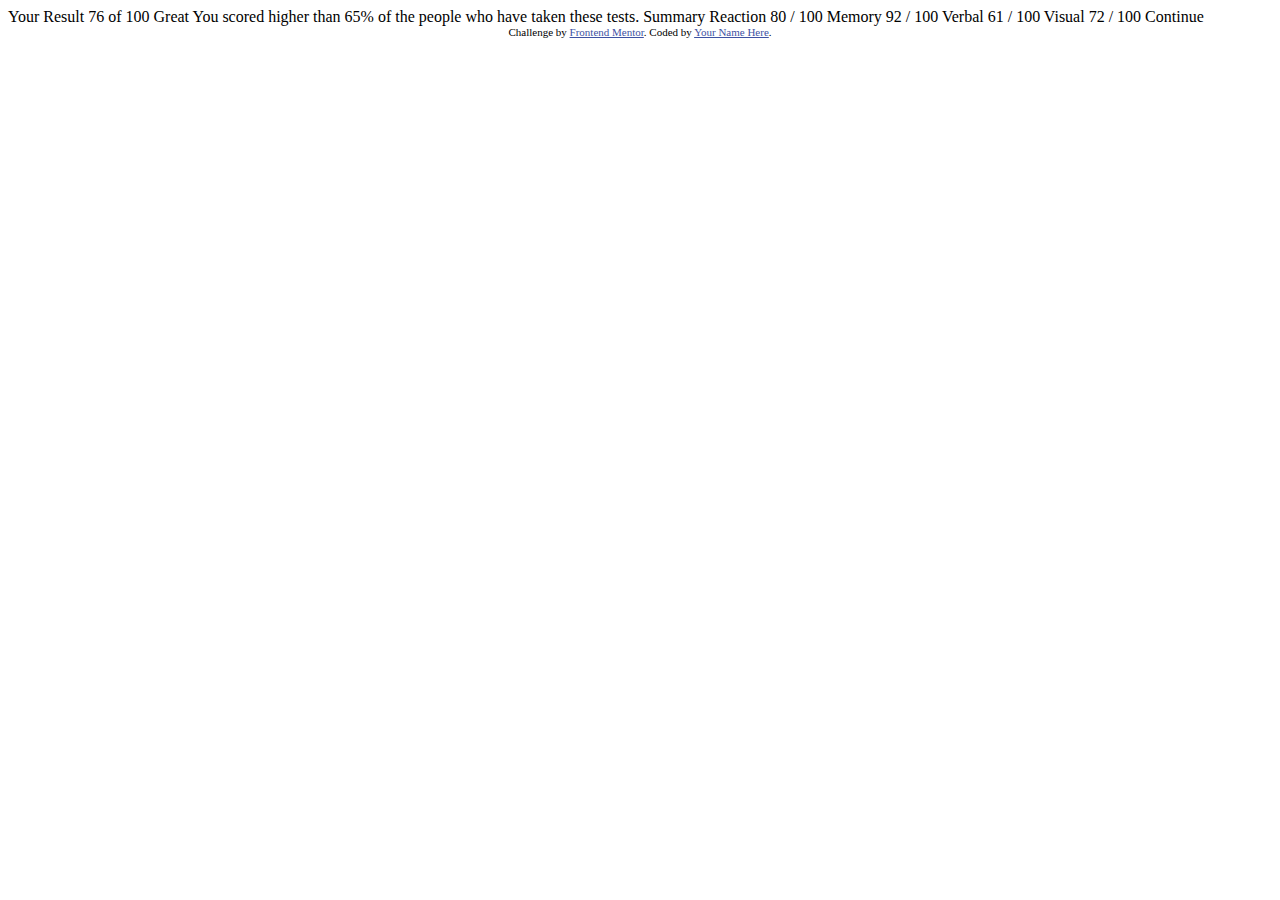
==== results-summary-component/index.html @ 1ed03252 "added new project results-summary-component" ====
<!DOCTYPE html>
<html lang="en">
<head>
  <meta charset="UTF-8">
  <meta name="viewport" content="width=device-width, initial-scale=1.0"> <!-- displays site properly based on user's device -->

  <link rel="icon" type="image/png" sizes="32x32" href="./assets/images/favicon-32x32.png">
  
  <title>Frontend Mentor | Results summary component</title>

  <!-- Feel free to remove these styles or customise in your own stylesheet 👍 -->
  <style>
    .attribution { font-size: 11px; text-align: center; }
    .attribution a { color: hsl(228, 45%, 44%); }
  </style>
</head>
<body>

  Your Result
  76
  of 100

  Great
  You scored higher than 65% of the people who have taken these tests.
  
  Summary

  Reaction
  80 / 100

  Memory
  92 / 100

  Verbal
  61 / 100

  Visual
  72 / 100

  Continue
  
  <div class="attribution">
    Challenge by <a href="https://www.frontendmentor.io?ref=challenge" target="_blank">Frontend Mentor</a>. 
    Coded by <a href="#">Your Name Here</a>.
  </div>
</body>
</html>
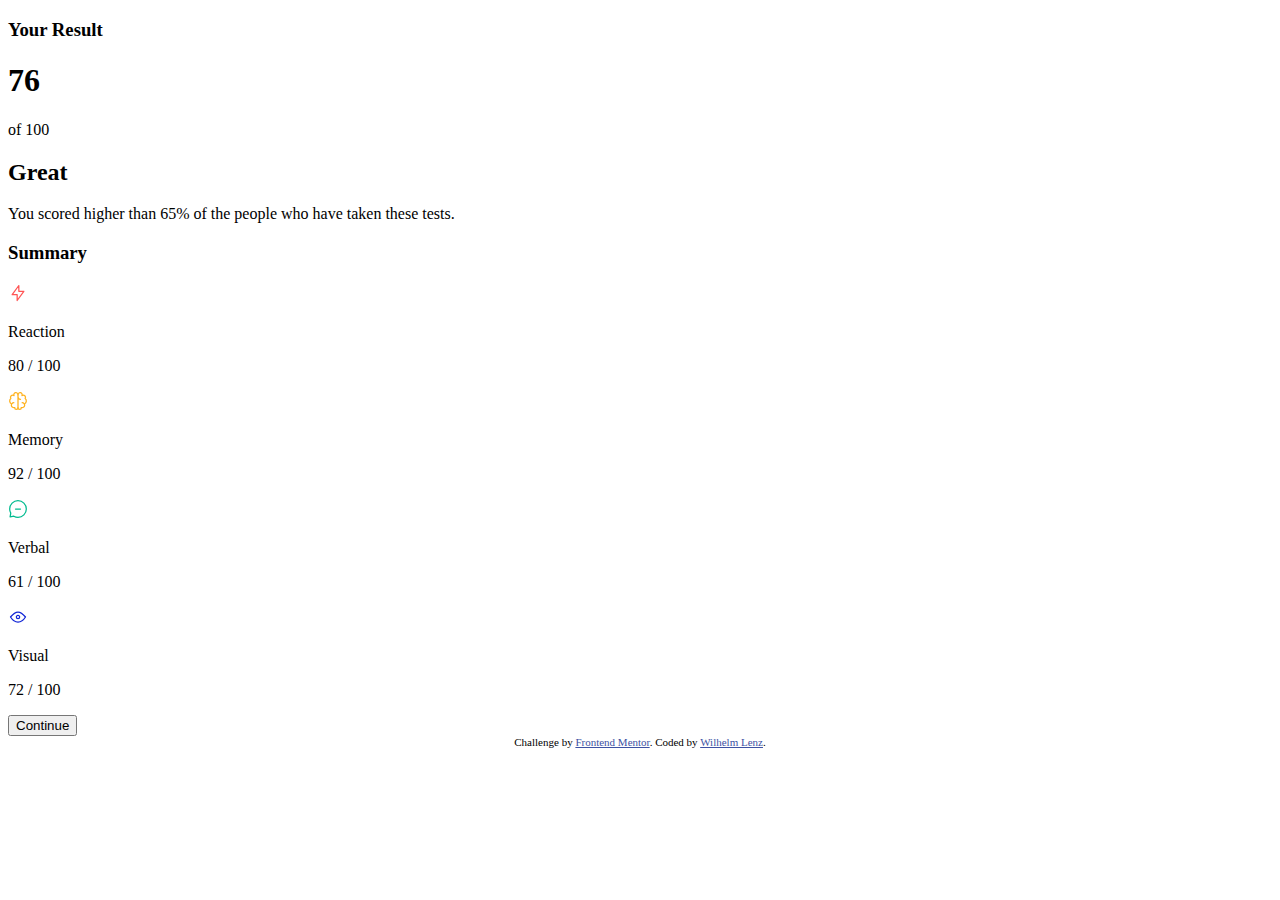
==== commit 78b1763e: "updated path to item icons" ====
--- a/results-summary-component/index.html
+++ b/results-summary-component/index.html
@@ -1,47 +1,74 @@
 <!DOCTYPE html>
 <html lang="en">
+
 <head>
   <meta charset="UTF-8">
-  <meta name="viewport" content="width=device-width, initial-scale=1.0"> <!-- displays site properly based on user's device -->
+  <meta name="viewport" content="width=device-width, initial-scale=1.0">
+  <!-- displays site properly based on user's device -->
 
   <link rel="icon" type="image/png" sizes="32x32" href="./assets/images/favicon-32x32.png">
-  
+
   <title>Frontend Mentor | Results summary component</title>
 
   <!-- Feel free to remove these styles or customise in your own stylesheet 👍 -->
   <style>
-    .attribution { font-size: 11px; text-align: center; }
-    .attribution a { color: hsl(228, 45%, 44%); }
+    .attribution {
+      font-size: 11px;
+      text-align: center;
+    }
+
+    .attribution a {
+      color: hsl(228, 45%, 44%);
+    }
   </style>
 </head>
+
 <body>
 
-  Your Result
-  76
-  of 100
+  <article class="container">
+    <section id="result-section">
+      <h3 class="result-section-headline">Your Result</h3>
+      <div class="result-wrapper">
+        <h1 class="score">76</h1>
+        <p class="highscore">of 100</p>
+      </div>
+      <div class="result-content">
+        <h2 class="result-content-headline">Great</h2>
+        <p class="result-content-text">You scored higher than 65% of the people who have taken these tests.</p>
+      </div>
+    </section>
+    <section id="summary-section">
+      <h3 class="summary-section-headline">Summary</h3>
+      <div class="summary-items">
+        <div class="summary-item">
+          <img class="item-icon" src="../results-summary-component/assets/images/icon-reaction.svg" alt="raction icon">
+          <p class="item-ability">Reaction</p>
+          <p class="item-result">80 / 100</p>
+        </div>
+        <div class="summary-item">
+          <img class="item-icon" src="../results-summary-component/assets/images/icon-memory.svg" alt="raction icon">
+          <p class="item-ability">Memory</p>
+          <p class="item-result">92 / 100</p>
+        </div>
+        <div class="summary-item">
+          <img class="item-icon" src="../results-summary-component/assets/images/icon-verbal.svg" alt="raction icon">
+          <p class="item-ability">Verbal</p>
+          <p class="item-result">61 / 100</p>
+        </div>
+        <div class="summary-item">
+          <img class="item-icon" src="../results-summary-component/assets/images/icon-visual.svg" alt="raction icon">
+          <p class="item-ability">Visual</p>
+          <p class="item-result">72 / 100</p>
+        </div>
+        <button class="btn">Continue</button>
+      </div>
+    </section>
+  </article>
 
-  Great
-  You scored higher than 65% of the people who have taken these tests.
-  
-  Summary
-
-  Reaction
-  80 / 100
-
-  Memory
-  92 / 100
-
-  Verbal
-  61 / 100
-
-  Visual
-  72 / 100
-
-  Continue
-  
   <div class="attribution">
-    Challenge by <a href="https://www.frontendmentor.io?ref=challenge" target="_blank">Frontend Mentor</a>. 
-    Coded by <a href="#">Your Name Here</a>.
+    Challenge by <a href="https://www.frontendmentor.io?ref=challenge" target="_blank">Frontend Mentor</a>.
+    Coded by <a href="#">Wilhelm Lenz</a>.
   </div>
 </body>
+
 </html>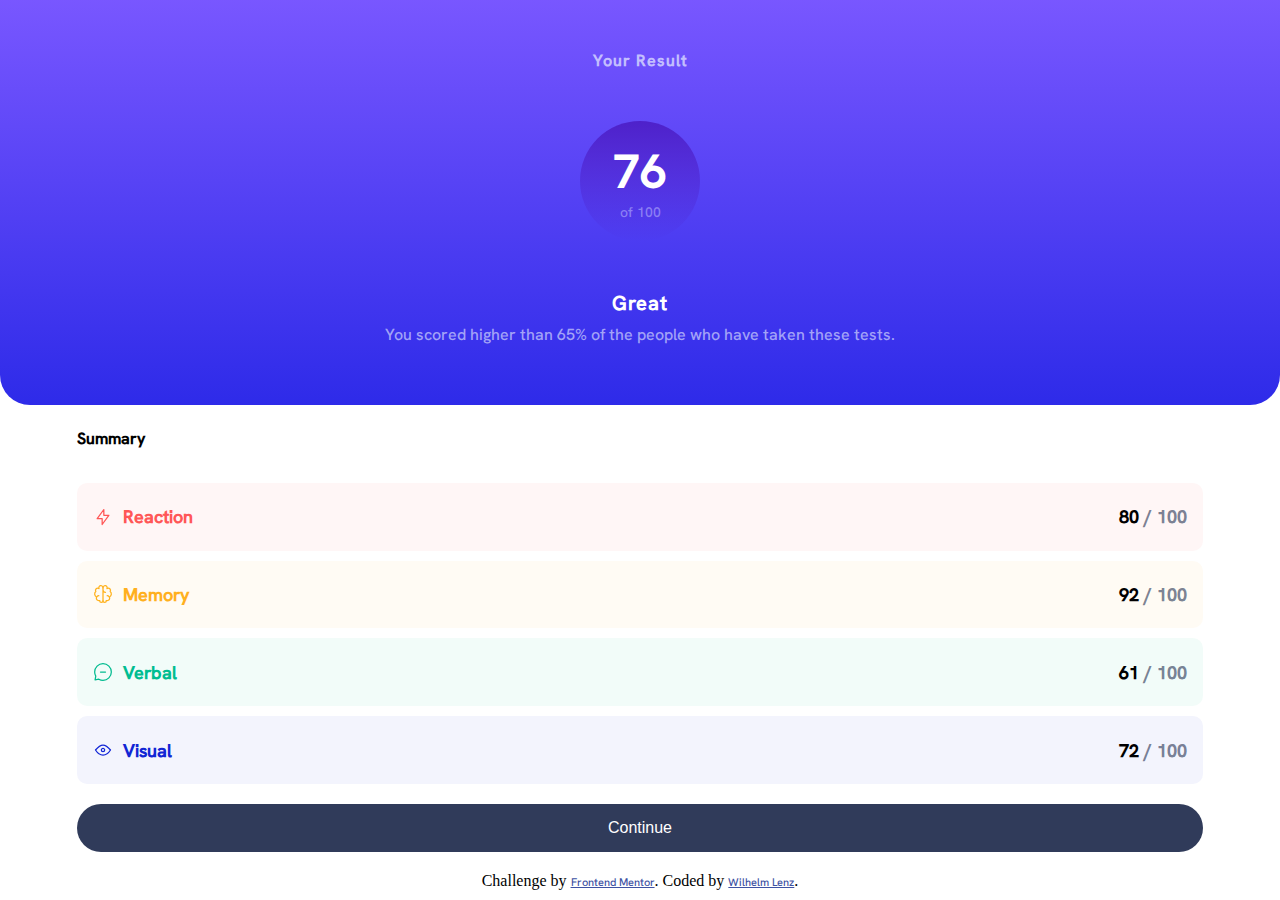
==== commit f4f7d592: "implementing the desktpn version of this application" ====
--- a/results-summary-component/index.html
+++ b/results-summary-component/index.html
@@ -9,66 +9,57 @@
   <link rel="icon" type="image/png" sizes="32x32" href="./assets/images/favicon-32x32.png">
 
   <title>Frontend Mentor | Results summary component</title>
-
-  <!-- Feel free to remove these styles or customise in your own stylesheet 👍 -->
-  <style>
-    .attribution {
-      font-size: 11px;
-      text-align: center;
-    }
-
-    .attribution a {
-      color: hsl(228, 45%, 44%);
-    }
-  </style>
+  <link rel="stylesheet" href="./assets/css/style.css">
 </head>
 
 <body>
 
-  <article class="container">
-    <section id="result-section">
-      <h3 class="result-section-headline">Your Result</h3>
+  <div class="container">
+    <section id="result-section" class="row">
+      <h1 class="result-headline">Your Result</h1>
       <div class="result-wrapper">
-        <h1 class="score">76</h1>
+        <h2 class="score">76</h2>
         <p class="highscore">of 100</p>
       </div>
-      <div class="result-content">
-        <h2 class="result-content-headline">Great</h2>
+      <div class="result-content-wrapper">
+        <h3 class="result-content-headline">Great</h3>
         <p class="result-content-text">You scored higher than 65% of the people who have taken these tests.</p>
       </div>
     </section>
-    <section id="summary-section">
+    <section id="summary-section" class="row">
+
       <h3 class="summary-section-headline">Summary</h3>
-      <div class="summary-items">
-        <div class="summary-item">
-          <img class="item-icon" src="../results-summary-component/assets/images/icon-reaction.svg" alt="raction icon">
-          <p class="item-ability">Reaction</p>
-          <p class="item-result">80 / 100</p>
-        </div>
-        <div class="summary-item">
-          <img class="item-icon" src="../results-summary-component/assets/images/icon-memory.svg" alt="raction icon">
-          <p class="item-ability">Memory</p>
-          <p class="item-result">92 / 100</p>
-        </div>
-        <div class="summary-item">
-          <img class="item-icon" src="../results-summary-component/assets/images/icon-verbal.svg" alt="raction icon">
-          <p class="item-ability">Verbal</p>
-          <p class="item-result">61 / 100</p>
-        </div>
-        <div class="summary-item">
-          <img class="item-icon" src="../results-summary-component/assets/images/icon-visual.svg" alt="raction icon">
-          <p class="item-ability">Visual</p>
-          <p class="item-result">72 / 100</p>
-        </div>
+
+      <div class="summary-item">
+        <img class="item-icon" src="../results-summary-component/assets/images/icon-reaction.svg" alt="raction icon">
+        <p class="item-ability">Reaction</p>
+        <p class="item-result">80 <span>/ 100</span></p>
+      </div>
+      <div class="summary-item">
+        <img class="item-icon" src="../results-summary-component/assets/images/icon-memory.svg" alt="raction icon">
+        <p class="item-ability">Memory</p>
+        <p class="item-result">92 <span>/ 100</span></p>
+      </div>
+      <div class="summary-item">
+        <img class="item-icon" src="../results-summary-component/assets/images/icon-verbal.svg" alt="raction icon">
+        <p class="item-ability">Verbal</p>
+        <p class="item-result">61 <span>/ 100</span></p>
+      </div>
+      <div class="summary-item">
+        <img class="item-icon" src="../results-summary-component/assets/images/icon-visual.svg" alt="raction icon">
+        <p class="item-ability">Visual</p>
+        <p class="item-result">72 <span>/ 100</span></p>
+      </div>
+      <div class="btn-wrapper">
         <button class="btn">Continue</button>
       </div>
+      <div class="attribution">
+        Challenge by <a href="https://www.frontendmentor.io?ref=challenge" target="_blank"> Frontend Mentor</a>.
+        Coded by <a href="#"> Wilhelm Lenz</a>.
+      </div>
     </section>
-  </article>
+  </div>
 
-  <div class="attribution">
-    Challenge by <a href="https://www.frontendmentor.io?ref=challenge" target="_blank">Frontend Mentor</a>.
-    Coded by <a href="#">Wilhelm Lenz</a>.
-  </div>
 </body>
 
 </html>--- a/results-summary-component/assets/css/style.css
+++ b/results-summary-component/assets/css/style.css
@@ -0,0 +1,313 @@
+@font-face {
+  font-family: "Hanken Grotesk Medium";
+  src: url("/results-summary-component/assets/fonts/HankenGrotesk-VariableFont_wght.ttf");
+  font-weight: 500;
+}
+
+@font-face {
+  font-family: "Hanken Grotesk Bold";
+  src: url("/results-summary-component/assets/fonts/HankenGrotesk-VariableFont_wght.ttf");
+  font-weight: 700;
+}
+
+@font-face {
+  font-family: "Hanken Grotesk ExtraBold";
+  src: url("/results-summary-component/assets/fonts/HankenGrotesk-VariableFont_wght.ttf");
+  font-weight: 800;
+}
+
+* {
+  margin: 0;
+  padding: 0;
+  box-sizing: border-box;
+}
+
+body {
+  text-align: center;
+}
+
+/* ---------------------- */
+/* --- Helper Classes --- */
+/* ---------------------- */
+
+.container {
+  width: 375px;
+  box-sizing: border-box;
+  border: none;
+  width: 100vw;
+  height: 100vh;
+}
+
+.row {
+  display: flex;
+  flex-direction: column;
+  justify-content: space-evenly;
+  align-items: center;
+}
+
+/* ----------------- */
+/* --- Basic CSS --- */
+/* ----------------- */
+
+h1 {
+  font-size: 1rem;
+  font-family: "Hanken Grotesk Medium";
+}
+
+h2 {
+  font-size: 3rem;
+  font-family: "Hanken Grotesk Bold";
+}
+
+h3 {
+  font-size: 1.25rem;
+  font-family: "Hanken Grotesk Medium";
+  padding-bottom: 0.5rem;
+}
+
+p,
+a,
+li {
+  font-size: 1.125rem;
+  font-family: "Hanken Grotesk Medium";
+}
+
+/* ------------------------------------ */
+/* --- Specification "Mobile First" --- */
+/* ------------------------------------ */
+
+/* ------ result-section ------ */
+
+#result-section {
+  border: none;
+  height: 45vh;
+  background: linear-gradient(
+    180deg,
+    hsl(252, 100%, 67%) 0%,
+    hsl(241, 81%, 54%) 100%
+  );
+  color: hsl(0, 0%, 100%);
+  padding: 0 15%;
+  border-radius: 0 0 30px 30px;
+}
+
+.result-headline {
+  color: hsla(221, 100%, 96%, 0.7);
+  letter-spacing: 1px;
+}
+
+.result-wrapper {
+  background: linear-gradient(
+    180deg,
+    hsla(256, 72%, 46%, 1) 0%,
+    hsla(241, 72%, 46%, 0) 100%
+  );
+  width: 120px;
+  height: 120px;
+  display: flex;
+  flex-direction: column;
+  justify-content: center;
+  border-radius: 100%;
+}
+
+.highscore {
+  color: hsla(241, 100%, 89%, 0.5);
+  font-size: 0.875rem;
+}
+
+.result-content-wrapper {
+  margin-bottom: 0.625rem;
+}
+
+.result-content-headline {
+  letter-spacing: 1px;
+}
+
+.result-content-text {
+  color: hsla(221, 100%, 96%, 0.6);
+  font-size: 1rem;
+}
+
+/* ------ summary-section ------ */
+
+#summary-section {
+  width: 100%;
+  border: none;
+  height: 55vh;
+  padding: 0 6%;
+  row-gap: 10px;
+}
+
+.summary-section-headline {
+  font-size: 1rem;
+  width: 100%;
+  height: 100%;
+  display: flex;
+  align-items: center;
+  padding: 0;
+}
+
+.summary-item {
+  display: flex;
+  width: 100%;
+  height: 100%;
+  justify-content: space-between;
+  align-items: center;
+  border-radius: 10px;
+  padding: 0 1rem;
+}
+
+.summary-item:nth-child(2) {
+  background: rgba(255, 87, 87, 0.05);
+}
+
+.summary-item:nth-child(3) {
+  background: rgba(255, 176, 31, 0.05);
+}
+
+.summary-item:nth-child(4) {
+  background: hsla(166, 100%, 37%, 0.05);
+}
+
+.summary-item:nth-child(5) {
+  background: hsla(234, 85%, 45%, 0.05);
+}
+
+.item-ability {
+  flex-basis: 75%;
+  text-align: left;
+  padding: 0 10px;
+  font-weight: bold;
+}
+
+.summary-item:nth-child(2) .item-ability {
+  color: hsl(0, 100%, 67%);
+}
+
+.summary-item:nth-child(3) .item-ability {
+  color: hsl(39, 100%, 56%);
+}
+
+.summary-item:nth-child(4) .item-ability {
+  color: hsl(166, 100%, 37%);
+}
+
+.summary-item:nth-child(5) .item-ability {
+  color: hsl(234, 85%, 45%);
+}
+
+.item-result {
+  flex-basis: 25%;
+  text-align: right;
+  font-weight: bold;
+}
+
+.item-result span {
+  color: hsla(224, 30%, 27%, 0.65);
+}
+
+.btn-wrapper {
+  width: 100%;
+  margin-top: 10px;
+}
+
+.btn {
+  width: 100%;
+  padding: 15px 0;
+  font-size: 1rem;
+  border-radius: 35px;
+  cursor: pointer;
+  border: none;
+  background: hsl(224, 30%, 27%);
+  color: hsl(0, 0%, 100%);
+}
+
+/* ------ attribution-section ------ */
+
+.attribution {
+  text-align: center;
+  border: none;
+  margin: 0 auto;
+  padding: 10px 0;
+}
+
+.attribution a {
+  font-size: 11px;
+  color: hsl(228, 45%, 44%);
+}
+
+/* -------------------*/
+/* --- Responsive --- */
+/* -------------------*/
+
+@media screen and (min-width: 1440px) {
+  .container {
+    max-width: 1440px;
+    box-sizing: border-box;
+    border: none;
+    display: flex;
+    align-items: center;
+    justify-content: center;
+    margin: 0 auto;
+  }
+
+  #result-section {
+    border: none;
+    height: 50%;
+    width: 25%;
+    background: linear-gradient(
+      180deg,
+      hsl(252, 100%, 67%) 0%,
+      hsl(241, 81%, 54%) 100%
+    );
+    color: hsl(0, 0%, 100%);
+    padding: 0 5%;
+    border-radius: 30px;
+  }
+
+  #summary-section {
+    height: 50%;
+    width: 25%;
+    border: none;
+    padding: 0 2%;
+    box-shadow: 15px 15px 40px hsl(221, 100%, 96%);
+    border-radius: 0 30px 30px 0;
+    row-gap: 15px;
+    position: relative;
+  }
+
+  .summary-section-headline {
+    align-items: flex-end;
+  }
+
+  .item-ability {
+    flex-basis: 60%;
+    padding: 0;
+    font-weight: bold;
+  }
+
+  .result-wrapper {
+    width: 180px;
+    height: 180px;
+    display: flex;
+    flex-direction: column;
+    justify-content: center;
+    border-radius: 100%;
+  }
+
+  .score {
+    font-size: 4rem;
+  }
+
+  .btn-wrapper {
+    width: 100%;
+    margin-bottom: 30px;
+  }
+
+  .attribution {
+    font-size: 14px;
+    position: absolute;
+    bottom: -40px;
+    left: -50%;
+  }
+}
